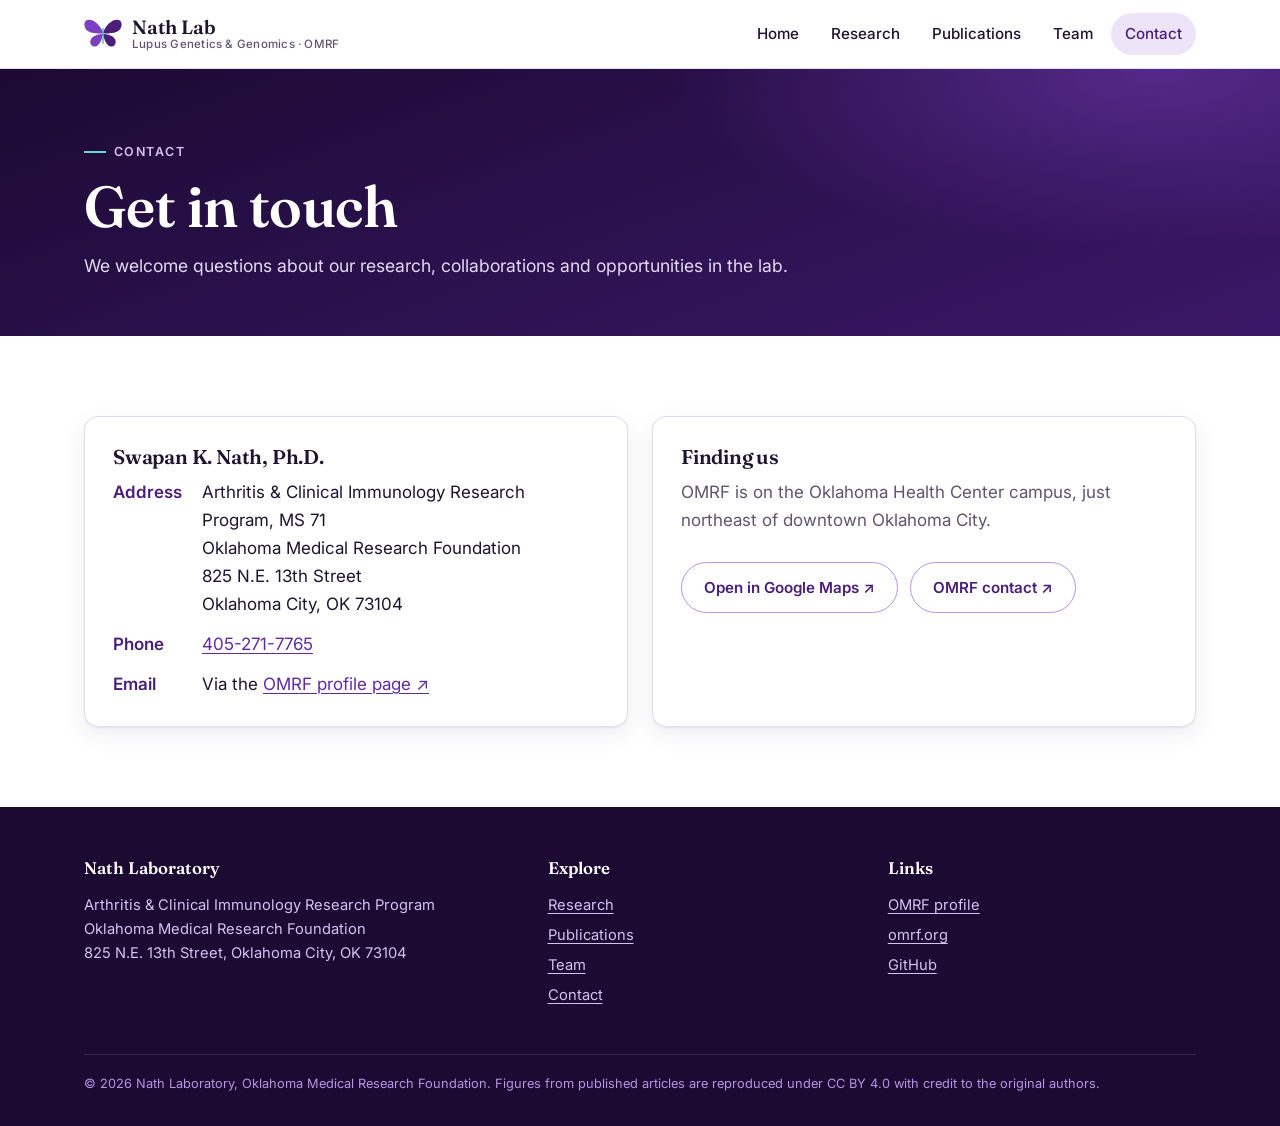
==== contact.html @ 9119f943 "Initial Nath Lab website" ====
<!doctype html>
<html lang="en">
<head>
  <meta charset="utf-8">
  <meta name="viewport" content="width=device-width, initial-scale=1">
  <title>Contact · Nath Lab</title>
  <meta name="description" content="Contact the Nath Lab at the Oklahoma Medical Research Foundation, Oklahoma City.">
  <link rel="icon" href="assets/img/favicon.svg" type="image/svg+xml">
  <link rel="preconnect" href="https://fonts.googleapis.com">
  <link rel="preconnect" href="https://fonts.gstatic.com" crossorigin>
  <link href="https://fonts.googleapis.com/css2?family=Fraunces:ital,opsz,wght@0,9..144,500;0,9..144,600;1,9..144,500&family=Inter:wght@400;500;600;700&display=swap" rel="stylesheet">
  <link rel="stylesheet" href="assets/css/style.css">
</head>
<body>
<a class="skip" href="#main">Skip to content</a>

<header class="site-header">
  <div class="wrap">
    <a class="brand" href="index.html" aria-label="Nath Lab home">
      <svg viewBox="20 20 360 300" aria-hidden="true"><g fill="#7b3fbf"><path d="M196 150C180 95 120 30 62 34C22 37 14 82 34 118C56 156 120 170 196 162Z"/><path d="M196 170C140 172 84 196 80 240C77 282 120 300 150 278C176 258 192 214 196 178Z"/></g><g fill="#4b1e78" transform="matrix(-1 0 0 1 400 0)"><path d="M196 150C180 95 120 30 62 34C22 37 14 82 34 118C56 156 120 170 196 162Z"/><path d="M196 170C140 172 84 196 80 240C77 282 120 300 150 278C176 258 192 214 196 178Z"/></g><rect x="195" y="112" width="10" height="150" rx="5" fill="#12a4a0"/></svg>
      <span class="brand-name">Nath Lab<span class="brand-sub">Lupus Genetics &amp; Genomics · OMRF</span></span>
    </a>
    <button class="nav-toggle" aria-label="Menu" aria-expanded="false"><svg width="20" height="20" viewBox="0 0 20 20"><path d="M2 5h16M2 10h16M2 15h16" stroke="currentColor" stroke-width="2"/></svg></button>
    <nav class="nav" aria-label="Main">
      <a href="index.html">Home</a>
      <a href="research.html">Research</a>
      <a href="publications.html">Publications</a>
      <a href="team.html">Team</a>
      <a href="contact.html" aria-current="page">Contact</a>
    </nav>
  </div>
</header>

<main id="main">
  <div class="page-hero">
    <div class="wrap">
      <span class="eyebrow">Contact</span>
      <h1>Get in touch</h1>
      <p>We welcome questions about our research, collaborations and opportunities in the lab.</p>
    </div>
  </div>

  <section>
    <div class="wrap grid-2">
      <div class="card contact-card">
        <h3 style="margin-top:0">Swapan K. Nath, Ph.D.</h3>
        <dl>
          <dt>Address</dt>
          <dd>Arthritis &amp; Clinical Immunology Research Program, MS 71<br>Oklahoma Medical Research Foundation<br>825 N.E. 13th Street<br>Oklahoma City, OK 73104</dd>
          <dt>Phone</dt>
          <dd><a href="tel:+14052717765">405-271-7765</a></dd>
          <dt>Email</dt>
          <dd>Via the <a href="https://omrf.org/scientist/swapan-k-nath-ph-d/" target="_blank" rel="noopener">OMRF profile page ↗</a></dd>
        </dl>
      </div>
      <div class="card">
        <h3 style="margin-top:0">Finding us</h3>
        <p>OMRF is on the Oklahoma Health Center campus, just northeast of downtown Oklahoma City.</p>
        <div class="hero-actions">
          <a class="btn btn-outline" href="https://www.google.com/maps/search/?api=1&query=Oklahoma+Medical+Research+Foundation+825+NE+13th+St+Oklahoma+City" target="_blank" rel="noopener">Open in Google Maps ↗</a>
          <a class="btn btn-outline" href="https://omrf.org/contact/" target="_blank" rel="noopener">OMRF contact ↗</a>
        </div>
      </div>
    </div>
  </section>
</main>

<footer class="site-footer">
  <div class="wrap">
    <div>
      <h4>Nath Laboratory</h4>
      <p>Arthritis &amp; Clinical Immunology Research Program<br>Oklahoma Medical Research Foundation<br>825 N.E. 13th Street, Oklahoma City, OK 73104</p>
    </div>
    <div>
      <h4>Explore</h4>
      <ul><li><a href="research.html">Research</a></li><li><a href="publications.html">Publications</a></li><li><a href="team.html">Team</a></li><li><a href="contact.html">Contact</a></li></ul>
    </div>
    <div>
      <h4>Links</h4>
      <ul><li><a href="https://omrf.org/scientist/swapan-k-nath-ph-d/" target="_blank" rel="noopener">OMRF profile</a></li><li><a href="https://omrf.org" target="_blank" rel="noopener">omrf.org</a></li><li><a href="https://github.com/nath-OMRF-lab" target="_blank" rel="noopener">GitHub</a></li></ul>
    </div>
    <div class="footer-bottom">© <span data-year>2026</span> Nath Laboratory, Oklahoma Medical Research Foundation. Figures from published articles are reproduced under CC BY 4.0 with credit to the original authors.</div>
  </div>
</footer>

<div class="lightbox" id="lightbox" role="dialog" aria-modal="true" aria-label="Figure viewer">
  <button class="lb-close" aria-label="Close">×</button>
  <div class="lb-inner">
    <div class="lb-img"><img alt=""></div>
    <div class="lb-cap"><b></b><small></small></div>
    <div class="lb-nav"><button class="lb-prev">← Previous</button><span class="lb-count muted"></span><button class="lb-next">Next →</button></div>
  </div>
</div>

<script src="assets/js/main.js"></script>
</body>
</html>
---- assets/css/style.css ----
/* Nath Lab — lupus genetics & genomics
   Palette: lupus-awareness purple + a teal accent for genomics. */
:root {
  --purple-950: #1c0a33;
  --purple-900: #2a1050;
  --purple-800: #3a1868;
  --purple-700: #4b1e78;
  --purple-600: #6229a0;
  --purple-500: #7b3fbf;
  --purple-300: #b794e6;
  --purple-200: #d6c2f2;
  --lav-100: #ede4f8;
  --lav-50: #f7f3fc;
  --teal: #12a4a0;
  --teal-light: #6fd8d2;
  --ink: #1d1530;
  --muted: #5e5470;
  --line: #e3dbef;
  --white: #ffffff;
  --radius: 14px;
  --shadow: 0 1px 2px rgba(42, 16, 80, .06), 0 8px 24px rgba(42, 16, 80, .08);
  --wrap: 1160px;
  --serif: "Fraunces", Georgia, "Times New Roman", serif;
  --sans: "Inter", system-ui, -apple-system, "Segoe UI", Roboto, sans-serif;
}

*, *::before, *::after { box-sizing: border-box; }
html { scroll-behavior: smooth; }
body {
  margin: 0;
  font-family: var(--sans);
  font-size: 17px;
  line-height: 1.65;
  color: var(--ink);
  background: var(--white);
  -webkit-font-smoothing: antialiased;
}
img { max-width: 100%; display: block; }
a { color: var(--purple-600); text-decoration-thickness: 1px; text-underline-offset: 3px; }
a:hover { color: var(--purple-800); }
h1, h2, h3 { font-family: var(--serif); font-weight: 600; line-height: 1.15; letter-spacing: -.01em; margin: 0 0 .5em; }
h1 { font-size: clamp(2.2rem, 5vw, 3.6rem); }
h2 { font-size: clamp(1.7rem, 3.2vw, 2.4rem); }
h3 { font-size: 1.25rem; }
p { margin: 0 0 1em; }
.wrap { max-width: var(--wrap); margin: 0 auto; padding: 0 24px; }
.skip { position: absolute; left: -999px; }
.skip:focus { left: 16px; top: 12px; z-index: 100; background: var(--white); padding: 8px 12px; }

/* ---------- Header ---------- */
.site-header {
  position: sticky; top: 0; z-index: 50;
  background: rgba(255, 255, 255, .92);
  backdrop-filter: saturate(160%) blur(10px);
  border-bottom: 1px solid var(--line);
}
.site-header .wrap { display: flex; align-items: center; justify-content: space-between; height: 68px; }
.brand { display: flex; align-items: center; gap: 10px; text-decoration: none; color: var(--ink); }
.brand svg { width: 38px; height: 34px; flex: none; }
.brand-name { font-family: var(--serif); font-weight: 600; font-size: 1.2rem; line-height: 1.1; }
.brand-sub { display: block; font-family: var(--sans); font-size: .72rem; font-weight: 500; color: var(--muted); letter-spacing: .02em; }
.nav { display: flex; gap: 4px; }
.nav a {
  color: var(--ink); text-decoration: none; font-weight: 500; font-size: .95rem;
  padding: 8px 14px; border-radius: 999px;
}
.nav a:hover { background: var(--lav-50); color: var(--purple-700); }
.nav a[aria-current="page"] { background: var(--lav-100); color: var(--purple-700); }
.nav-toggle {
  display: none; background: none; border: 1px solid var(--line); border-radius: 10px;
  width: 42px; height: 42px; cursor: pointer; color: var(--ink);
}
@media (max-width: 820px) {
  .nav-toggle { display: grid; place-items: center; }
  .nav {
    position: absolute; top: 68px; left: 0; right: 0; flex-direction: column;
    background: var(--white); border-bottom: 1px solid var(--line); padding: 8px 16px 16px;
    display: none;
  }
  .nav.open { display: flex; }
  .nav a { border-radius: 10px; }
}

/* ---------- Hero ---------- */
.hero {
  position: relative; overflow: hidden; color: var(--white);
  background:
    radial-gradient(1000px 500px at 85% 20%, rgba(123, 63, 191, .55), transparent 60%),
    radial-gradient(700px 400px at 10% 90%, rgba(18, 164, 160, .18), transparent 60%),
    linear-gradient(160deg, var(--purple-950), var(--purple-800));
}
.hero .wrap { display: grid; grid-template-columns: 1.1fr .9fr; gap: 40px; align-items: center; padding-top: 72px; padding-bottom: 24px; }
.eyebrow {
  display: inline-flex; align-items: center; gap: 8px;
  font-size: .78rem; font-weight: 600; letter-spacing: .12em; text-transform: uppercase;
  color: var(--purple-200);
}
.eyebrow::before { content: ""; width: 22px; height: 2px; background: var(--teal-light); }
.hero h1 { margin: 16px 0 18px; }
.hero h1 em { font-style: italic; color: var(--purple-200); }
.hero p.lead { font-size: 1.15rem; color: #e4daf3; max-width: 560px; }
.hero-actions { display: flex; flex-wrap: wrap; gap: 12px; margin-top: 28px; }
.btn {
  display: inline-flex; align-items: center; gap: 8px;
  padding: 12px 22px; border-radius: 999px; font-weight: 600; font-size: .95rem;
  text-decoration: none; border: 1px solid transparent; cursor: pointer; transition: transform .15s, background .15s;
}
.btn:hover { transform: translateY(-1px); }
.btn-primary { background: var(--white); color: var(--purple-800); }
.btn-primary:hover { color: var(--purple-900); background: var(--lav-100); }
.btn-ghost { border-color: rgba(255, 255, 255, .35); color: var(--white); }
.btn-ghost:hover { background: rgba(255, 255, 255, .08); color: var(--white); }
.btn-outline { border-color: var(--purple-300); color: var(--purple-700); background: var(--white); }
.btn-outline:hover { background: var(--lav-50); }
.butterfly { width: 100%; max-width: 460px; margin: 0 auto; filter: drop-shadow(0 20px 40px rgba(0, 0, 0, .35)); }
.manhattan { display: block; width: 100%; height: 150px; margin-top: 8px; }
.manhattan-note { font-size: .72rem; color: var(--purple-300); text-align: right; padding: 0 24px 14px; max-width: var(--wrap); margin: 0 auto; }
@media (max-width: 820px) {
  .hero .wrap { grid-template-columns: 1fr; padding-top: 48px; }
  .butterfly { max-width: 300px; order: -1; }
  .manhattan { height: 100px; }
}

/* page hero (inner pages) */
.page-hero {
  color: var(--white);
  background:
    radial-gradient(800px 300px at 90% 0%, rgba(123, 63, 191, .5), transparent 60%),
    linear-gradient(160deg, var(--purple-950), var(--purple-800));
  padding: 64px 0 56px;
}
.page-hero h1 { margin: 12px 0 10px; }
.page-hero p { color: #e4daf3; max-width: 720px; font-size: 1.1rem; margin: 0; }

/* ---------- Sections ---------- */
section { padding: 80px 0; }
.section-alt { background: var(--lav-50); }
.section-head { max-width: 720px; margin-bottom: 40px; }
.section-head .eyebrow { color: var(--purple-600); }
.section-head p { color: var(--muted); font-size: 1.08rem; }

/* stats strip */
.stats { background: var(--purple-900); color: var(--white); padding: 34px 0; }
.stats .wrap { display: grid; grid-template-columns: repeat(4, 1fr); gap: 20px; }
.stat b { display: block; font-family: var(--serif); font-size: 2.3rem; font-weight: 600; line-height: 1; color: var(--white); }
.stat span { font-size: .9rem; color: var(--purple-200); }
@media (max-width: 720px) { .stats .wrap { grid-template-columns: repeat(2, 1fr); } }

/* cards */
.grid-3 { display: grid; grid-template-columns: repeat(3, 1fr); gap: 24px; }
.grid-2 { display: grid; grid-template-columns: repeat(2, 1fr); gap: 24px; }
@media (max-width: 900px) { .grid-3 { grid-template-columns: 1fr; } .grid-2 { grid-template-columns: 1fr; } }
.card {
  background: var(--white); border: 1px solid var(--line); border-radius: var(--radius);
  padding: 28px; box-shadow: var(--shadow);
}
.card h3 { margin-top: 14px; }
.card p { color: var(--muted); margin: 0; }
.icon {
  width: 48px; height: 48px; border-radius: 12px; display: grid; place-items: center;
  background: var(--lav-100); color: var(--purple-700);
}
.icon svg { width: 26px; height: 26px; }

/* pipeline */
.pipeline { display: grid; grid-template-columns: repeat(4, 1fr); gap: 0; counter-reset: step; }
.step { position: relative; padding: 24px 22px 24px 0; }
.step::before {
  counter-increment: step; content: counter(step);
  display: grid; place-items: center; width: 40px; height: 40px; border-radius: 50%;
  background: var(--purple-700); color: var(--white); font-weight: 700; margin-bottom: 14px;
  position: relative; z-index: 1;
}
.step::after { content: ""; position: absolute; top: 44px; left: 40px; right: 0; height: 2px; background: linear-gradient(90deg, var(--purple-300), var(--teal-light)); }
.step:last-child::after { display: none; }
.step h3 { font-size: 1.1rem; margin-bottom: 6px; }
.step p { color: var(--muted); font-size: .95rem; margin-bottom: 10px; }
.tags { display: flex; flex-wrap: wrap; gap: 6px; }
.tag { font-size: .74rem; font-weight: 600; color: var(--purple-700); background: var(--lav-100); border-radius: 999px; padding: 3px 10px; }
.tag.teal { color: #0b6e6b; background: #dff5f3; }
@media (max-width: 900px) {
  .pipeline { grid-template-columns: 1fr 1fr; }
  .step::after { display: none; }
}
@media (max-width: 540px) { .pipeline { grid-template-columns: 1fr; } }

/* study cards */
.study { display: flex; flex-direction: column; overflow: hidden; padding: 0; }
.study-fig {
  position: relative; aspect-ratio: 16 / 10; background: var(--white); border: 0; border-bottom: 1px solid var(--line);
  overflow: hidden; cursor: zoom-in; padding: 0; width: 100%; display: block;
}
.study-fig img { position: absolute; inset: 12px; width: calc(100% - 24px); height: calc(100% - 24px); object-fit: contain; transition: transform .3s; }
.study-fig:hover img { transform: scale(1.03); }
.study-body { padding: 22px 24px 24px; display: flex; flex-direction: column; flex: 1; }
.study-meta { font-size: .8rem; font-weight: 600; color: var(--teal); letter-spacing: .04em; text-transform: uppercase; }
.study h3 { font-size: 1.12rem; margin: 6px 0 10px; }
.study p { color: var(--muted); font-size: .95rem; margin-bottom: 16px; }
.study-actions { margin-top: auto; display: flex; gap: 10px; flex-wrap: wrap; }
.study-actions .btn { padding: 8px 16px; font-size: .86rem; }
.gene { font-style: italic; }

/* split */
.split { display: grid; grid-template-columns: 1fr 1fr; gap: 56px; align-items: center; }
@media (max-width: 900px) { .split { grid-template-columns: 1fr; gap: 32px; } }
.check { list-style: none; padding: 0; margin: 0; }
.check li { position: relative; padding-left: 30px; margin-bottom: 12px; }
.check li::before {
  content: ""; position: absolute; left: 0; top: 7px; width: 16px; height: 16px; border-radius: 50%;
  background: var(--teal) url("data:image/svg+xml,%3Csvg xmlns='http://www.w3.org/2000/svg' viewBox='0 0 16 16'%3E%3Cpath d='M4 8.5l2.5 2.5L12 5.5' fill='none' stroke='white' stroke-width='2'/%3E%3C/svg%3E") center/12px no-repeat;
}

/* news + latest */
.list { list-style: none; margin: 0; padding: 0; }
.list li { padding: 16px 0; border-bottom: 1px solid var(--line); }
.list li:last-child { border-bottom: 0; }
.list b { display: block; font-weight: 600; }
.list small { color: var(--muted); font-size: .9rem; }

/* ---------- Team ---------- */
.pi { display: grid; grid-template-columns: 280px 1fr; gap: 48px; align-items: start; }
.pi img { border-radius: 20px; width: 100%; aspect-ratio: 1; object-fit: cover; box-shadow: var(--shadow); }
.pi .role { color: var(--purple-600); font-weight: 600; margin-bottom: 4px; }
.pi ul { padding-left: 18px; color: var(--muted); }
@media (max-width: 760px) { .pi { grid-template-columns: 1fr; } .pi img { max-width: 240px; } }
.team-grid { display: grid; grid-template-columns: repeat(auto-fill, minmax(220px, 1fr)); gap: 24px; }
.member { text-align: center; padding: 28px 20px; }
.avatar {
  width: 140px; height: 140px; border-radius: 50%; margin: 0 auto 16px; object-fit: cover;
  border: 4px solid var(--white); box-shadow: 0 0 0 2px var(--purple-200), var(--shadow);
}
.avatar.initials {
  display: grid; place-items: center; font-family: var(--serif); font-size: 2.4rem; font-weight: 600;
  color: var(--purple-700); background: linear-gradient(135deg, var(--lav-100), var(--purple-200));
}
.member h3 { font-size: 1.08rem; margin: 0 0 4px; }
.member p { color: var(--muted); font-size: .92rem; }

/* ---------- Publications ---------- */
.pub-tools {
  display: grid; grid-template-columns: 1fr auto auto auto; gap: 12px; align-items: center;
  background: var(--white); border: 1px solid var(--line); border-radius: var(--radius);
  padding: 16px; box-shadow: var(--shadow); margin-bottom: 28px;
  position: sticky; top: 80px; z-index: 5;
}
.pub-tools input, .pub-tools select {
  font: inherit; font-size: .95rem; padding: 10px 14px; border-radius: 10px;
  border: 1px solid var(--line); background: var(--lav-50); color: var(--ink); min-width: 0;
}
.pub-tools input:focus, .pub-tools select:focus { outline: 2px solid var(--purple-300); border-color: var(--purple-300); }
.toggle { display: flex; align-items: center; gap: 8px; font-size: .9rem; font-weight: 500; white-space: nowrap; cursor: pointer; }
.toggle input { accent-color: var(--purple-600); width: 18px; height: 18px; }
@media (max-width: 820px) { .pub-tools { grid-template-columns: 1fr 1fr; position: static; } .pub-tools input[type=search] { grid-column: 1 / -1; } }
.pub-count { color: var(--muted); font-size: .92rem; margin-bottom: 8px; }
.year-group h2 {
  font-size: 1.5rem; color: var(--purple-700); margin: 36px 0 8px; padding-bottom: 8px;
  border-bottom: 2px solid var(--lav-100);
}
.pub { padding: 14px 0; border-bottom: 1px solid var(--line); display: grid; grid-template-columns: 1fr auto; gap: 16px; }
.pub-title { font-weight: 600; color: var(--ink); line-height: 1.4; }
.pub-title a { color: inherit; text-decoration: none; }
.pub-title a:hover { color: var(--purple-600); text-decoration: underline; }
.pub-authors { font-size: .9rem; color: var(--muted); }
.pub-authors mark { background: none; color: var(--purple-700); font-weight: 700; }
.pub-venue { font-size: .9rem; font-style: italic; color: var(--muted); }
.pub-side { text-align: right; white-space: nowrap; }
.cites { display: inline-block; font-size: .78rem; font-weight: 700; color: var(--purple-700); background: var(--lav-100); padding: 3px 10px; border-radius: 999px; }
.badge-lab { display: inline-block; margin-top: 6px; font-size: .7rem; font-weight: 700; color: #0b6e6b; background: #dff5f3; padding: 2px 8px; border-radius: 999px; }

/* ---------- Contact ---------- */
.contact-card dl { margin: 0; display: grid; grid-template-columns: auto 1fr; gap: 12px 20px; }
.contact-card dt { font-weight: 600; color: var(--purple-700); }
.contact-card dd { margin: 0; }

/* ---------- Lightbox ---------- */
.lightbox {
  position: fixed; inset: 0; z-index: 200; background: rgba(20, 8, 38, .92);
  display: none; align-items: center; justify-content: center; padding: 24px;
}
.lightbox.open { display: flex; }
.lb-inner { background: var(--white); border-radius: 16px; max-width: 1100px; width: 100%; max-height: 100%; display: flex; flex-direction: column; overflow: hidden; }
.lb-img { flex: 1; min-height: 0; overflow: auto; padding: 16px; display: grid; place-items: center; background: var(--white); }
.lb-img img { max-height: 68vh; width: auto; }
.lb-cap { padding: 16px 22px; border-top: 1px solid var(--line); font-size: .92rem; }
.lb-cap b { display: block; margin-bottom: 4px; }
.lb-cap small { color: var(--muted); display: block; }
.lb-nav { display: flex; justify-content: space-between; align-items: center; padding: 10px 16px; border-top: 1px solid var(--line); background: var(--lav-50); }
.lb-nav button {
  font: inherit; font-weight: 600; font-size: .9rem; border: 1px solid var(--line); background: var(--white);
  border-radius: 999px; padding: 6px 16px; cursor: pointer; color: var(--purple-700);
}
.lb-nav button:disabled { opacity: .4; cursor: default; }
.lb-close { position: absolute; top: 14px; right: 18px; background: none; border: 0; color: var(--white); font-size: 2rem; cursor: pointer; line-height: 1; }

/* ---------- Footer ---------- */
.site-footer { background: var(--purple-950); color: var(--purple-200); padding: 48px 0 32px; font-size: .92rem; }
.site-footer .wrap { display: grid; grid-template-columns: 1.4fr 1fr 1fr; gap: 32px; }
.site-footer h4 { color: var(--white); font-family: var(--serif); font-weight: 600; font-size: 1.05rem; margin: 0 0 10px; }
.site-footer a { color: var(--purple-200); }
.site-footer a:hover { color: var(--white); }
.site-footer ul { list-style: none; padding: 0; margin: 0; }
.site-footer li { margin-bottom: 6px; }
.footer-bottom { grid-column: 1 / -1; border-top: 1px solid rgba(255, 255, 255, .1); padding-top: 18px; margin-top: 8px; font-size: .8rem; color: var(--purple-300); }
@media (max-width: 760px) { .site-footer .wrap { grid-template-columns: 1fr; } }

.center { text-align: center; }
.mt-32 { margin-top: 32px; }
.muted { color: var(--muted); }
.credit { font-size: .8rem; color: var(--muted); margin-top: 24px; }
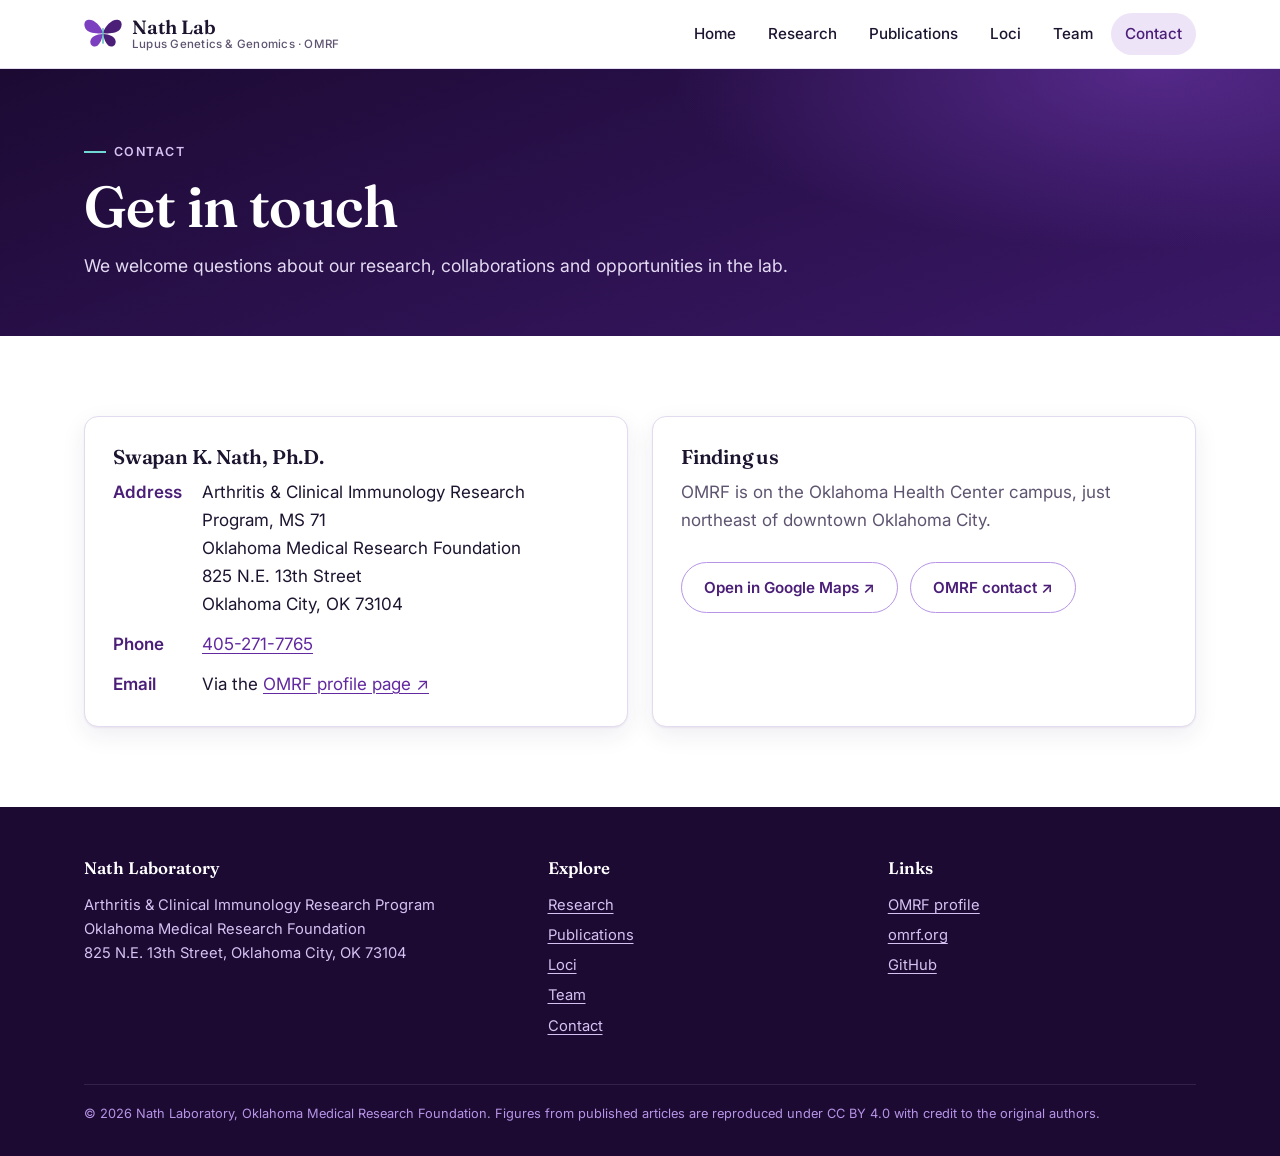
==== commit 1e5f7a36: "Add interactive Loci page with five lupus loci visualisations" ====
--- a/contact.html
+++ b/contact.html
@@ -25,6 +25,7 @@
       <a href="index.html">Home</a>
       <a href="research.html">Research</a>
       <a href="publications.html">Publications</a>
+      <a href="loci.html">Loci</a>
       <a href="team.html">Team</a>
       <a href="contact.html" aria-current="page">Contact</a>
     </nav>
@@ -73,7 +74,7 @@
     </div>
     <div>
       <h4>Explore</h4>
-      <ul><li><a href="research.html">Research</a></li><li><a href="publications.html">Publications</a></li><li><a href="team.html">Team</a></li><li><a href="contact.html">Contact</a></li></ul>
+      <ul><li><a href="research.html">Research</a></li><li><a href="publications.html">Publications</a></li><li><a href="loci.html">Loci</a></li><li><a href="team.html">Team</a></li><li><a href="contact.html">Contact</a></li></ul>
     </div>
     <div>
       <h4>Links</h4>
--- a/assets/css/style.css
+++ b/assets/css/style.css
@@ -307,3 +307,190 @@
 .mt-32 { margin-top: 32px; }
 .muted { color: var(--muted); }
 .credit { font-size: .8rem; color: var(--muted); margin-top: 24px; }
+
+/* ---------- team as a planetary system (home page) ---------- */
+.team-orbit-section {
+  color: var(--white); overflow: hidden;
+  background:
+    radial-gradient(1px 1px at 12% 22%, rgba(255,255,255,.7), transparent 60%),
+    radial-gradient(1px 1px at 78% 14%, rgba(255,255,255,.6), transparent 60%),
+    radial-gradient(1.5px 1.5px at 64% 82%, rgba(111,216,210,.8), transparent 60%),
+    radial-gradient(1px 1px at 30% 70%, rgba(214,194,242,.8), transparent 60%),
+    radial-gradient(1px 1px at 90% 58%, rgba(255,255,255,.5), transparent 60%),
+    radial-gradient(ellipse at 30% 50%, rgba(123,63,191,.35), transparent 60%),
+    linear-gradient(160deg, var(--purple-950), var(--purple-800));
+}
+.team-orbit-section .section-head h2 { color: var(--white); }
+.team-orbit-section .eyebrow { color: var(--purple-200); }
+.team-orbit-section .section-head p { color: var(--purple-200); }
+.orbit-layout { display: grid; grid-template-columns: minmax(0, 1.25fr) minmax(0, 1fr); gap: 48px; align-items: center; }
+.orbit-system { position: relative; width: 100%; max-width: 560px; aspect-ratio: 1; margin: 0 auto; }
+.orbit-ring {
+  position: absolute; left: 50%; top: 50%;
+  width: calc(var(--r) * 200%); height: calc(var(--r) * 200%);
+  transform: translate(-50%, -50%); border-radius: 50%;
+  border: 1px dashed rgba(183, 148, 230, .45);
+}
+.planet {
+  position: absolute; left: 50%; top: 50%; width: var(--size); height: var(--size);
+  transform: translate(-50%, -50%); padding: 0; border: 0; border-radius: 50%;
+  background: none; cursor: pointer; color: inherit; font: inherit;
+}
+.planet img, .planet .initials {
+  width: 100%; height: 100%; border-radius: 50%; object-fit: cover; display: block;
+  border: 3px solid var(--purple-200);
+  box-shadow: 0 0 0 4px rgba(123, 63, 191, .35), 0 6px 20px rgba(0, 0, 0, .35);
+  transition: border-color .2s, box-shadow .2s, transform .2s;
+}
+.planet .initials {
+  display: grid; place-items: center; font-family: var(--serif); font-weight: 600;
+  font-size: clamp(14px, 2.2vw, 24px); color: var(--purple-700);
+  background: linear-gradient(135deg, var(--lav-100), var(--purple-200));
+}
+.planet:hover img, .planet:hover .initials, .planet:focus-visible img, .planet:focus-visible .initials,
+.planet.active img, .planet.active .initials {
+  border-color: var(--teal-light); transform: scale(1.08);
+  box-shadow: 0 0 0 5px rgba(111, 216, 210, .35), 0 0 32px rgba(111, 216, 210, .45);
+}
+.planet:focus-visible { outline: none; }
+.planet.sun { --size: 30%; z-index: 2; }
+.planet.sun img { border-width: 4px; box-shadow: 0 0 0 8px rgba(183, 148, 230, .25), 0 0 60px rgba(183, 148, 230, .55); }
+.planet-label {
+  position: absolute; left: 50%; top: 100%; transform: translateX(-50%); margin-top: 6px;
+  white-space: nowrap; font-size: .78rem; font-weight: 600; color: var(--white);
+  text-shadow: 0 1px 4px rgba(0, 0, 0, .6); pointer-events: none;
+}
+.orbit-info { color: var(--ink); min-height: 300px; display: flex; flex-direction: column; gap: 6px; padding: 28px; }
+.orbit-info .oi-photo { width: 96px; height: 96px; border-radius: 50%; object-fit: cover; margin-bottom: 10px; box-shadow: 0 0 0 3px var(--purple-200); }
+.orbit-info .oi-photo.initials { display: grid; place-items: center; font-family: var(--serif); font-size: 2rem; font-weight: 600; color: var(--purple-700); background: linear-gradient(135deg, var(--lav-100), var(--purple-200)); }
+.orbit-info h3 { margin: 0; font-size: 1.3rem; }
+.orbit-info .oi-role { color: var(--purple-600); font-weight: 600; font-size: .92rem; margin: 0 0 6px; }
+.orbit-info p { margin: 0; color: var(--muted); }
+.btn-outline-light { border: 1px solid var(--purple-300); color: var(--white); background: transparent; }
+.btn-outline-light:hover { background: rgba(255, 255, 255, .1); color: var(--white); }
+@media (max-width: 900px) {
+  .orbit-layout { grid-template-columns: 1fr; gap: 28px; }
+  .orbit-info { min-height: 0; }
+  .planet-label { font-size: .68rem; }
+}
+@media (max-width: 520px) { .planet-label { display: none; } }
+
+/* ---------- flapping butterfly (hero): wings rotate around the body in 3D ---------- */
+.butterfly {
+  position: relative; aspect-ratio: 720 / 591; perspective: 1400px;
+  animation: drift 7s ease-in-out infinite;
+}
+.butterfly img { position: absolute; inset: 0; width: 100%; height: 100%; }
+.bf-wing { transform-origin: 50% 50%; backface-visibility: visible; }
+.bf-left { animation: flap-left 3.6s ease-in-out infinite; }
+.bf-right { animation: flap-right 3.6s ease-in-out infinite; }
+@keyframes flap-left {
+  0%, 24%, 50%, 100% { transform: rotateY(0deg); }
+  12% { transform: rotateY(68deg); }
+  36% { transform: rotateY(58deg); }
+}
+@keyframes flap-right {
+  0%, 24%, 50%, 100% { transform: rotateY(0deg); }
+  12% { transform: rotateY(-68deg); }
+  36% { transform: rotateY(-58deg); }
+}
+@keyframes drift {
+  0%, 100% { transform: translateY(0) rotate(0deg); }
+  50% { transform: translateY(-10px) rotate(-1.5deg); }
+}
+@media (prefers-reduced-motion: reduce) {
+  .butterfly, .bf-wing { animation: none; }
+}
+
+/* ---------- loci page ---------- */
+.loci-section { padding-top: 48px; }
+.loci-stats { display: grid; grid-template-columns: repeat(4, 1fr); gap: 16px; margin-bottom: 28px; }
+.loci-stats div { background: var(--lav-50); border: 1px solid var(--line); border-radius: var(--radius); padding: 16px 18px; }
+.loci-stats b { display: block; font-family: var(--serif); font-size: 2rem; color: var(--purple-700); line-height: 1.1; }
+.loci-stats span { color: var(--muted); font-size: .88rem; }
+.viz-tabs { display: flex; flex-wrap: wrap; gap: 8px; margin-bottom: 14px; }
+.viz-tabs button {
+  border: 1px solid var(--line); background: var(--white); color: var(--purple-700); font: 600 .92rem var(--sans);
+  padding: 10px 16px; border-radius: 999px; cursor: pointer; transition: background .15s, color .15s;
+}
+.viz-tabs button:hover { background: var(--lav-50); }
+.viz-tabs button[aria-selected="true"] { background: var(--purple-700); border-color: var(--purple-700); color: var(--white); }
+.viz-stage {
+  border-radius: 20px; color: var(--white); padding: 18px 20px 20px; overflow: hidden;
+  background: radial-gradient(ellipse at 20% 0%, rgba(123, 63, 191, .45), transparent 60%), linear-gradient(160deg, var(--purple-950), var(--purple-900));
+  box-shadow: var(--shadow);
+}
+.viz-top { display: flex; flex-wrap: wrap; justify-content: space-between; gap: 12px; align-items: center; margin-bottom: 8px; }
+.viz-help { margin: 0; color: var(--purple-200); font-size: .92rem; max-width: 560px; }
+.viz-filters { display: flex; flex-wrap: wrap; gap: 6px; }
+.chip {
+  display: inline-flex; align-items: center; gap: 7px; border: 1px solid rgba(214, 194, 242, .35); background: transparent;
+  color: var(--purple-200); font: 500 .82rem var(--sans); padding: 6px 12px; border-radius: 999px; cursor: pointer; opacity: .55;
+}
+.chip i { width: 10px; height: 10px; border-radius: 50%; display: inline-block; }
+.chip.on { opacity: 1; color: var(--white); background: rgba(255, 255, 255, .07); }
+.viz-body { display: grid; grid-template-columns: minmax(0, 1fr) 290px; gap: 18px; align-items: start; }
+.viz-canvas svg { width: 100%; height: auto; display: block; }
+.viz-card {
+  background: rgba(255, 255, 255, .06); border: 1px solid rgba(214, 194, 242, .2); border-radius: 14px; padding: 18px;
+  min-height: 320px; font-size: .9rem;
+}
+.viz-card h3 { color: var(--white); margin: 4px 0 10px; font-size: 1.25rem; }
+.viz-card p { color: var(--purple-200); margin: 0 0 10px; }
+.vc-kicker { font-size: .72rem; font-weight: 700; letter-spacing: .08em; text-transform: uppercase; color: var(--teal-light); }
+.viz-card dl { display: grid; grid-template-columns: auto 1fr; gap: 4px 12px; margin: 0 0 12px; }
+.viz-card dt { color: var(--purple-300); }
+.viz-card dd { margin: 0; color: var(--white); }
+.viz-card .dot { display: inline-block; width: 9px; height: 9px; border-radius: 50%; margin-right: 6px; }
+.vc-paper { font-style: italic; font-size: .85rem; }
+.vc-actions { display: flex; flex-wrap: wrap; gap: 8px; }
+.vc-actions .btn { padding: 8px 14px; font-size: .85rem; }
+.vc-legend { display: grid; gap: 6px; margin-top: 12px; color: var(--purple-200); }
+.vc-legend i { display: inline-block; width: 10px; height: 10px; border-radius: 50%; margin-right: 8px; }
+.vc-chips { display: flex; flex-wrap: wrap; gap: 6px; max-height: 320px; overflow: auto; }
+.vc-chips button {
+  border: 1px solid var(--c); color: var(--white); background: rgba(255, 255, 255, .04); border-radius: 999px;
+  font: 500 .78rem var(--sans); padding: 4px 10px; cursor: pointer;
+}
+.vc-chips button:hover { background: rgba(255, 255, 255, .14); }
+.viz-controls { display: flex; align-items: center; gap: 14px; flex-wrap: wrap; margin-top: 10px; }
+.viz-controls:empty { display: none; }
+.viz-controls input[type=range] { flex: 1; min-width: 160px; accent-color: var(--teal-light); }
+.btn-sm { padding: 8px 16px; font-size: .88rem; }
+.tl-range { display: none; }
+.viz-error { color: var(--purple-200); padding: 40px; text-align: center; }
+/* svg text */
+.tl-year { font: 600 54px var(--serif); fill: rgba(255, 255, 255, .9); }
+.tl-count { font: 500 14px var(--sans); fill: var(--teal-light); }
+.tl-chr, .ring-chr { font: 500 10px var(--sans); fill: var(--purple-300); text-anchor: middle; }
+.tl-label, .ring-label, .net-label { font: italic 600 10.5px var(--sans); fill: #fff; text-anchor: middle; paint-order: stroke; stroke: rgba(28, 10, 51, .8); stroke-width: 3px; }
+.ring-label { text-anchor: start; }
+.ring-centre { font: 600 46px var(--serif); fill: #fff; }
+.ring-centre-sub { font: 500 13px var(--sans); fill: var(--purple-200); }
+.flow-label { font: 500 12px var(--sans); fill: #fff; }
+.flow-head { font: 700 11px var(--sans); fill: var(--teal-light); letter-spacing: .08em; text-transform: uppercase; }
+.map-label { font: 600 12px var(--sans); fill: #fff; text-anchor: middle; paint-order: stroke; stroke: rgba(28, 10, 51, .85); stroke-width: 3px; }
+.map-omrf { fill: var(--teal-light); }
+.map-note { font: 500 11px var(--sans); fill: var(--purple-300); }
+.map-flow { animation: map-dash 2.4s linear infinite; }
+@keyframes map-dash { to { stroke-dashoffset: -36; } }
+.map-pulse { animation: map-pulse 2s ease-out infinite; transform-box: fill-box; transform-origin: center; }
+@keyframes map-pulse { from { transform: scale(1); opacity: .9; } to { transform: scale(4); opacity: 0; } }
+.net-hub { font: 700 13px var(--sans); letter-spacing: .02em; paint-order: stroke; stroke: rgba(28, 10, 51, .9); stroke-width: 4px; pointer-events: none; }
+.loci-table-wrap { margin-top: 28px; }
+.loci-table-wrap summary { cursor: pointer; font-weight: 600; color: var(--purple-700); }
+.table-scroll { overflow-x: auto; margin-top: 12px; }
+.loci-table { border-collapse: collapse; width: 100%; font-size: .86rem; }
+.loci-table th, .loci-table td { text-align: left; padding: 8px 10px; border-bottom: 1px solid var(--line); white-space: nowrap; }
+.loci-table th { background: var(--lav-50); color: var(--purple-700); position: sticky; top: 0; }
+.small { font-size: .85rem; }
+@media (max-width: 900px) {
+  .viz-body { grid-template-columns: 1fr; }
+  .viz-card { min-height: 0; }
+  .loci-stats { grid-template-columns: repeat(2, 1fr); }
+}
+@media (prefers-reduced-motion: reduce) { .map-flow, .map-pulse { animation: none; } }
+@media (max-width: 700px) {
+  .viz-canvas { overflow-x: auto; -webkit-overflow-scrolling: touch; }
+  .viz-canvas svg { min-width: 760px; }
+}
